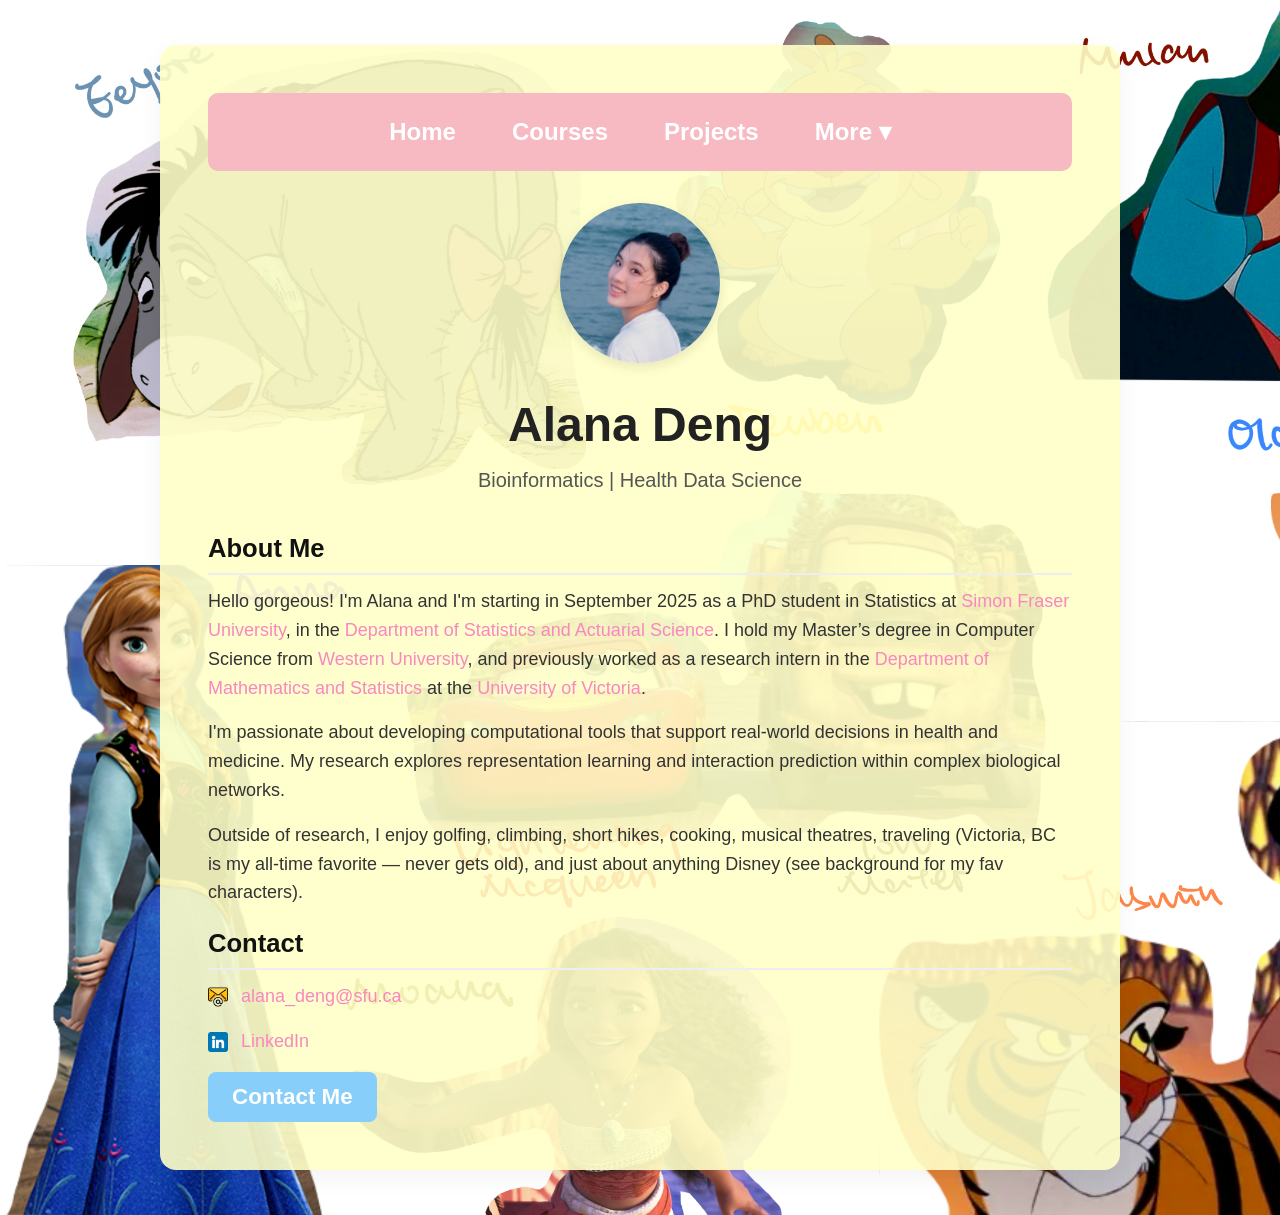
==== index.html @ 9ede42be "Update index.html" ====
<!DOCTYPE html>
<html lang="en">
<head>
    <meta charset="UTF-8" />
    <meta name="viewport" content="width=device-width, initial-scale=1.0" />
    <title>Alana Deng</title>
    <link rel="stylesheet" href="style.css" />
    <link rel="icon" type="image/x-icon" href="assets/logo.ico" />
</head>
<body>
    <div class="container">
   <nav>
    <ul class="nav-menu">
        <li><a href="index.html">Home</a></li>
        <li><a href="courses.html">Courses</a></li>
        <li><a href="projects.html">Projects</a></li>
        <li class="dropdown">
        <a href="javascript:void(0);" onclick="toggleDropdown()">More ▾</a>
        <ul class="dropdown-menu">
            <li><a href="honours.html">Honours and Awards</a></li>
            <li><a href="links.html">Useful Links</a></li>
            <li><a href="assets/Alana_Deng_CV.pdf" target="_blank">CV</a></li>
        </ul>
        </li>
    </ul>
    </nav>

        </nav>
        <header>
            <div class="profile-photo">
                <img src="assets/profile.jpg" alt="Alana Deng's photo" />
            </div>
            <h1>Alana Deng</h1>
            <p>Bioinformatics | Health Data Science</p>

        </header>

        <section class="about">
            <h2>About Me</h2>
            <p>
                Hello gorgeous! I'm Alana and I'm starting in September 2025 as a PhD student in Statistics at 
                <a href="https://www.sfu.ca/stat-actsci.html" target="_blank">Simon Fraser University</a>, 
                in the <a href="https://www.sfu.ca/stat-actsci.html" target="_blank">Department of Statistics and Actuarial Science</a>. 
                I hold my Master’s degree in Computer Science from 
                <a href="https://www.uwo.ca/" target="_blank">Western University</a>, and previously worked as a research intern in the 
                <a href="https://www.uvic.ca/science/math-statistics/" target="_blank">Department of Mathematics and Statistics</a> at the 
                <a href="https://www.uvic.ca/" target="_blank">University of Victoria</a>.
            </p>
            <p>
                I'm passionate about developing computational tools that support real-world decisions in health and medicine. 
                My research explores representation learning and interaction prediction within complex biological networks.
            </p>
            <p>
                Outside of research, I enjoy golfing, climbing, short hikes, cooking, musical theatres, traveling 
                (Victoria, BC is my all-time favorite — never gets old), and just about anything Disney (see background for my fav characters).
            </p>
        </section>

        <section class="contact">
            <h2>Contact</h2>
            <p><img src="assets/email.png" alt="Email" class="icon" /> <a href="mailto:alana_deng@sfu.ca">alana_deng@sfu.ca</a></p>
            <p><img src="assets/linkedin.png" alt="LinkedIn" class="icon" /> <a href="https://www.linkedin.com/in/alana-deng/" target="_blank">LinkedIn</a></p>
            <button onclick="showContact()">Contact Me</button>
            <p id="contact-info" style="display:none;">📧 alana_deng@sfu.ca</p>
        </section>
    </div>
    <script src="script.js"></script>
</body>
</html>
---- style.css ----
* {
    box-sizing: border-box;
    margin: 0;
    padding: 0;
}

body {
    font-family: 'Segoe UI', Tahoma, Geneva, Verdana, sans-serif;
    min-height: 100vh;
    background-image: url('assets/background.PNG');
    background-repeat: repeat;
    background-size: cover;
    color: #333;
    line-height: 1.6;
    font-size: clamp(1rem, 1.5vw, 1.125rem);
}

a {
    color: #f987c0;
    text-decoration: none;
}

a:hover {
    color: #ff47a9c9;
    text-decoration: underline;
}

.container {
    max-width: 960px;
    width: 90%;
    margin: auto;
    padding: clamp(1.5rem, 4vw, 3rem);
    background: rgba(255, 255, 200, 0.90);
    border-radius: 16px;
    box-shadow: 0 8px 24px rgba(0, 0, 0, 0.05);
    margin-top: clamp(2rem, 5vh, 5rem);
    margin-bottom: clamp(2rem, 5vh, 5rem);
}

nav {
    background-color: #f7bac3;
    padding: 0.75rem 1rem;
    border-radius: 10px;
    margin-bottom: 2rem;
}

nav ul {
    display: flex;
    flex-wrap: wrap; /* allow wrapping on small screens */
    justify-content: center;
    gap: 1.5rem;
    list-style-type: none;
    padding: 0;
    margin: 0;
}

nav ul li {
    position: relative;
    flex-shrink: 0;
}

nav ul li a {
    color: white;
    text-decoration: none;
    font-weight: 700;
    font-size: clamp(1.2rem, 2vw, 1.5rem);
    padding: 0.5rem 1rem;
    display: block;
}

nav ul li a:hover {
    text-decoration: underline;
}

.dropdown-menu {
    display: none;
    position: absolute;
    top: 100%;
    left: 0;
    background-color: #f7bac3;
    padding: 0.5rem 0;
    border-radius: 10px;
    box-shadow: 0 6px 12px rgba(0, 0, 0, 0.15);
    min-width: 200px;
    z-index: 999;
}

.dropdown:hover .dropdown-menu {
    display: block;
}

.dropdown-menu li {
    display: block;
    padding: 0;
}

.dropdown-menu li a {
    display: block;
    padding: 0.5rem 1rem;
    color: white;
    text-decoration: none;
    font-weight: 800;
    white-space: nowrap;
}

.dropdown-menu li a:hover {
    color: #ff47a9c9;
}

header {
    text-align: center;
    margin-bottom: 2rem;
}

.profile-photo {
    display: flex;
    justify-content: center;
    margin-bottom: 1.5rem;
}

.profile-photo img {
    width: clamp(100px, 20vw, 160px);
    height: clamp(100px, 20vw, 160px);
    border-radius: 50%;
    object-fit: cover;
    box-shadow: 0 4px 12px rgba(0, 0, 0, 0.1);
}

header h1 {
    font-size: clamp(2rem, 4vw, 3rem);
    font-weight: 700;
    color: #222;
}

header p {
    font-size: clamp(1rem, 2vw, 1.25rem);
    color: #555;
}

h2 {
    font-size: clamp(1.3rem, 2.5vw, 1.6rem);
    margin-bottom: 0.75rem;
    border-bottom: 2px solid #eee;
    padding-bottom: 0.25rem;
    color: #111;
}

p {
    margin-bottom: 1rem;
}

button {
    padding: 0.75rem 1.5rem;
    font-size: clamp(1.1rem, 2vw, 1.4rem);
    background-color: #87cefa;
    color: white;
    font-family: 'Comic Sans MS', cursive, sans-serif;
    font-weight: 800;
    border: none;
    border-radius: 8px;
    cursor: pointer;
    transition: background-color 0.3s ease;
}

button:hover {
    background-color: #56acf6;
}

.icon {
    width: 20px;
    vertical-align: middle;
    margin-right: 8px;
}

/* Mobile-specific styles */
@media (max-width: 600px) {
    nav ul {
        flex-direction: column; /* stack menu items vertically */
        align-items: center;
        gap: 0.5rem;
    }

    .dropdown-menu {
        position: relative;
        top: auto;
        left: auto;
        box-shadow: none;
        background-color: #f7bac3;
        padding-left: 1rem;
        min-width: unset;
        border-radius: 6px;
    }

    .dropdown-menu li a {
        padding: 0.25rem 0;
        text-align: center;
    }

    .container {
        padding: 1.5rem 1rem;
    }

    button {
        width: 100%;
    }
}

@media (max-width: 600px) {
    body {
        font-size: 0.9rem;
    }

    nav ul li a {
        font-size: 1rem;
    }

    h1, h2 {
        font-size: 1.25rem;
    }

    p {
        font-size: 0.9rem;
    }

    button {
        font-size: 1rem;
    }
}
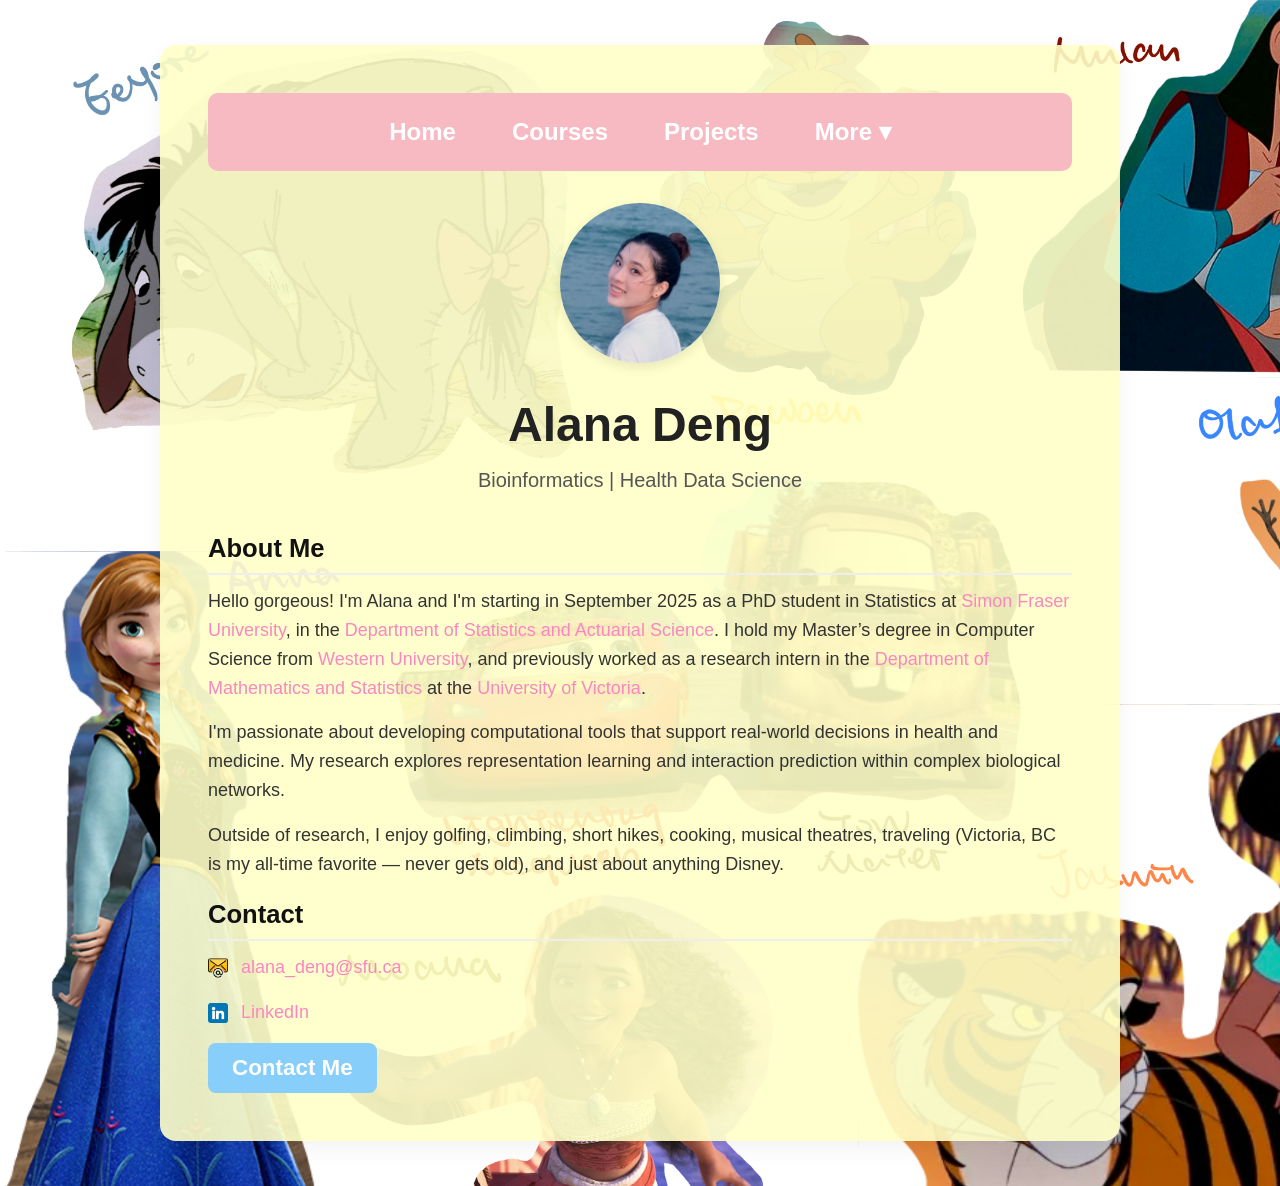
==== commit d6ae9091: "Update index.html" ====
--- a/index.html
+++ b/index.html
@@ -52,7 +52,7 @@
             </p>
             <p>
                 Outside of research, I enjoy golfing, climbing, short hikes, cooking, musical theatres, traveling 
-                (Victoria, BC is my all-time favorite — never gets old), and just about anything Disney (see background for my fav characters).
+                (Victoria, BC is my all-time favorite — never gets old), and just about anything Disney.
             </p>
         </section>
 
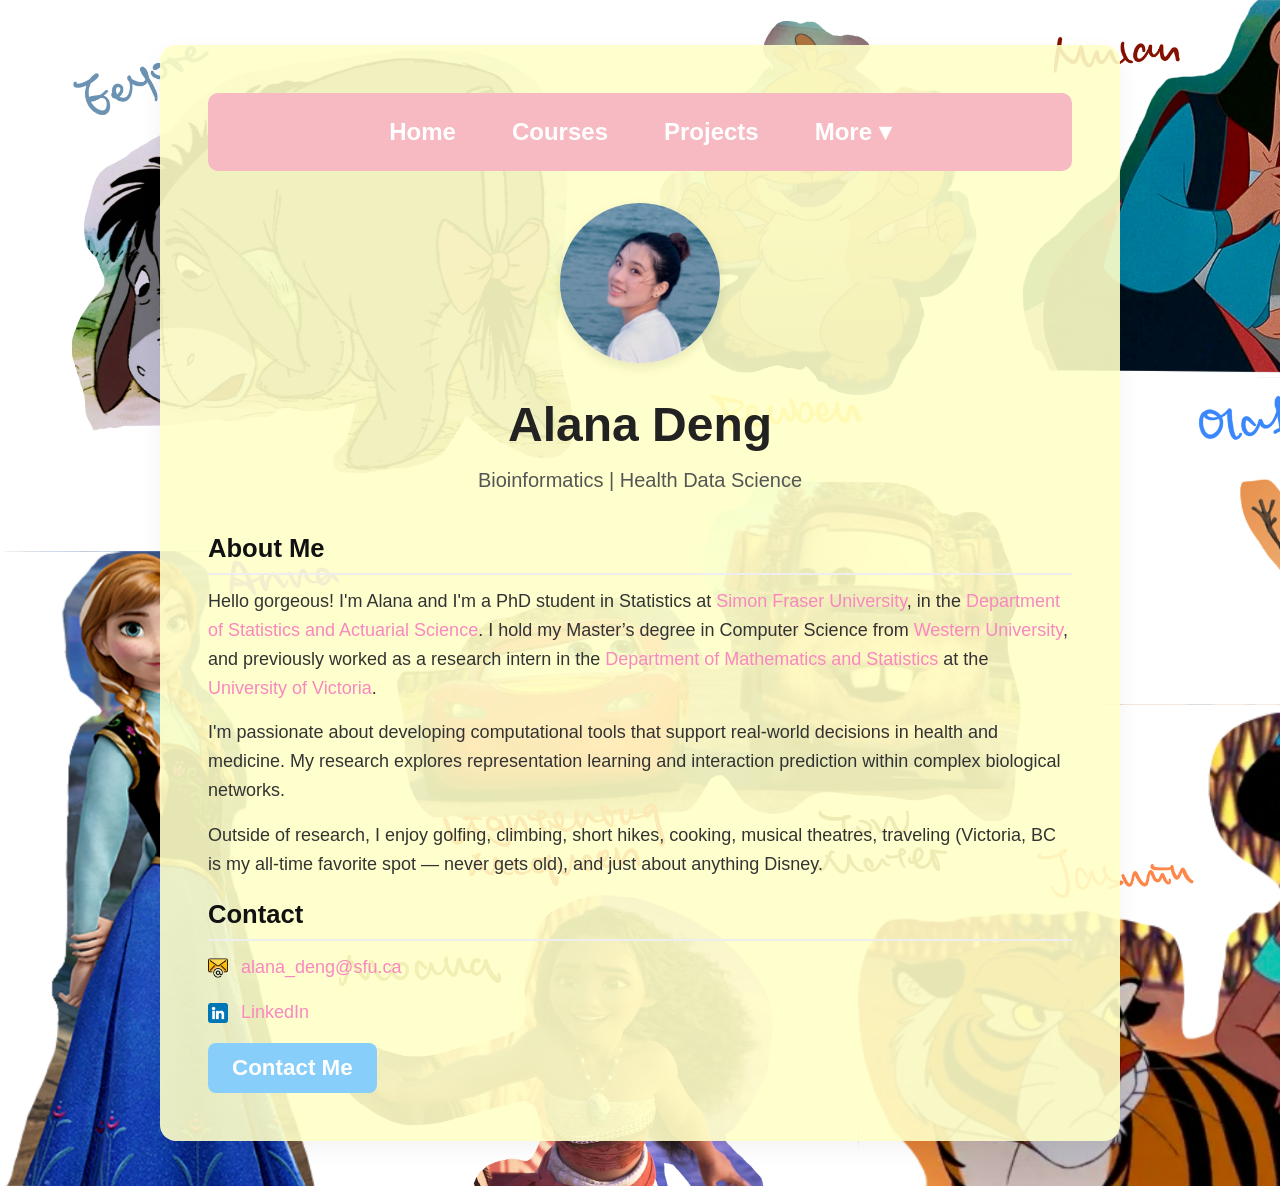
==== commit 29b51b24: "Update index.html" ====
--- a/index.html
+++ b/index.html
@@ -38,7 +38,7 @@
         <section class="about">
             <h2>About Me</h2>
             <p>
-                Hello gorgeous! I'm Alana and I'm starting in September 2025 as a PhD student in Statistics at 
+                Hello gorgeous! I'm Alana and I'm a PhD student in Statistics at 
                 <a href="https://www.sfu.ca/stat-actsci.html" target="_blank">Simon Fraser University</a>, 
                 in the <a href="https://www.sfu.ca/stat-actsci.html" target="_blank">Department of Statistics and Actuarial Science</a>. 
                 I hold my Master’s degree in Computer Science from 
@@ -52,7 +52,7 @@
             </p>
             <p>
                 Outside of research, I enjoy golfing, climbing, short hikes, cooking, musical theatres, traveling 
-                (Victoria, BC is my all-time favorite — never gets old), and just about anything Disney.
+                (Victoria, BC is my all-time favorite spot — never gets old), and just about anything Disney.
             </p>
         </section>
 
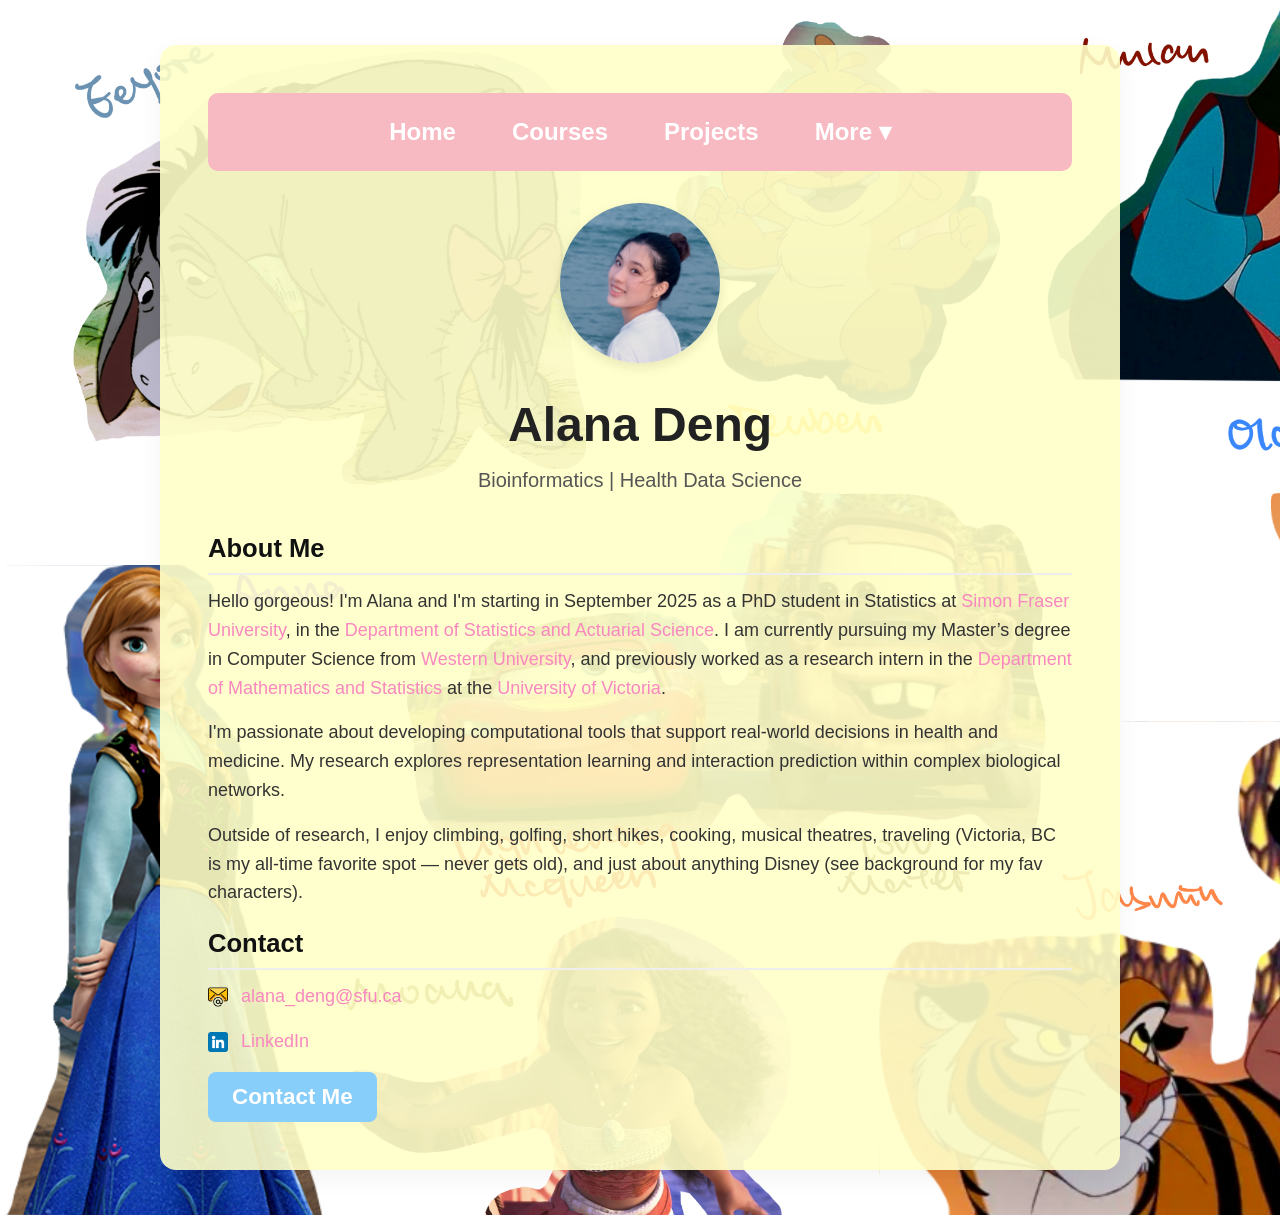
==== commit 1fd8ee5e: "update" ====
--- a/index.html
+++ b/index.html
@@ -19,7 +19,6 @@
         <ul class="dropdown-menu">
             <li><a href="honours.html">Honours and Awards</a></li>
             <li><a href="links.html">Useful Links</a></li>
-            <li><a href="assets/Alana_Deng_CV.pdf" target="_blank">CV</a></li>
         </ul>
         </li>
     </ul>
@@ -38,10 +37,10 @@
         <section class="about">
             <h2>About Me</h2>
             <p>
-                Hello gorgeous! I'm Alana and I'm a PhD student in Statistics at 
+                Hello gorgeous! I'm Alana and I'm starting in September 2025 as a PhD student in Statistics at 
                 <a href="https://www.sfu.ca/stat-actsci.html" target="_blank">Simon Fraser University</a>, 
                 in the <a href="https://www.sfu.ca/stat-actsci.html" target="_blank">Department of Statistics and Actuarial Science</a>. 
-                I hold my Master’s degree in Computer Science from 
+                I am currently pursuing my Master’s degree in Computer Science from 
                 <a href="https://www.uwo.ca/" target="_blank">Western University</a>, and previously worked as a research intern in the 
                 <a href="https://www.uvic.ca/science/math-statistics/" target="_blank">Department of Mathematics and Statistics</a> at the 
                 <a href="https://www.uvic.ca/" target="_blank">University of Victoria</a>.
@@ -51,8 +50,8 @@
                 My research explores representation learning and interaction prediction within complex biological networks.
             </p>
             <p>
-                Outside of research, I enjoy golfing, climbing, short hikes, cooking, musical theatres, traveling 
-                (Victoria, BC is my all-time favorite spot — never gets old), and just about anything Disney.
+                Outside of research, I enjoy climbing, golfing, short hikes, cooking, musical theatres, traveling 
+                (Victoria, BC is my all-time favorite spot — never gets old), and just about anything Disney (see background for my fav characters).
             </p>
         </section>
 
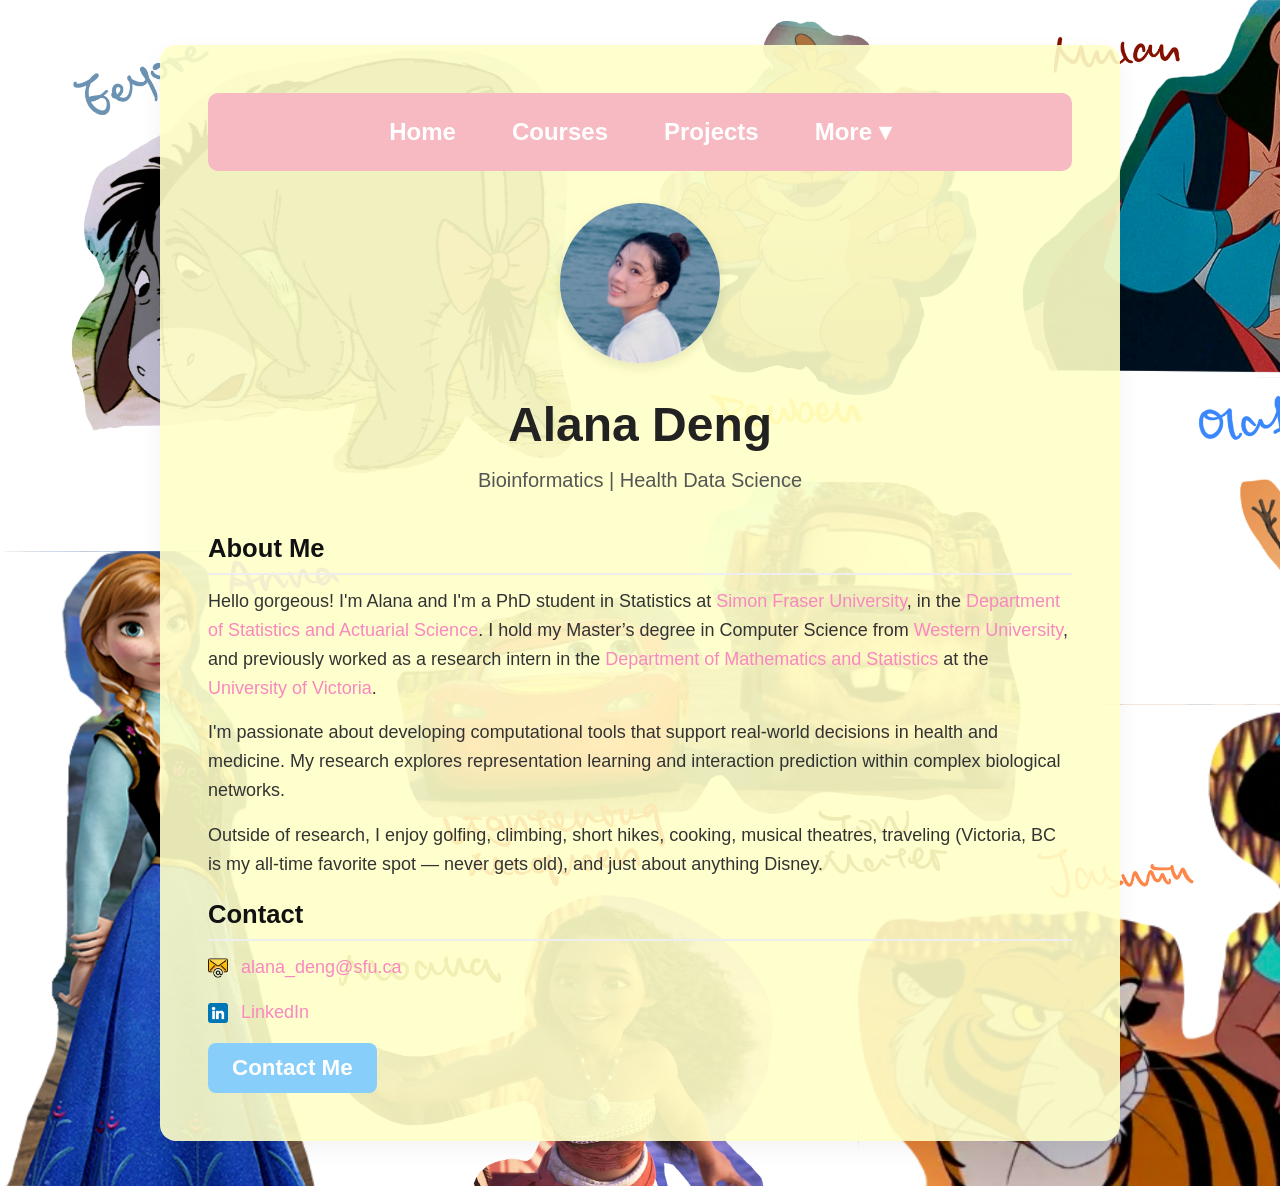
==== commit 39015135: "Remove CV link from dropdown menu Removed link to CV from the dropdown menu." ====
--- a/index.html
+++ b/index.html
@@ -37,10 +37,10 @@
         <section class="about">
             <h2>About Me</h2>
             <p>
-                Hello gorgeous! I'm Alana and I'm starting in September 2025 as a PhD student in Statistics at 
+                Hello gorgeous! I'm Alana and I'm a PhD student in Statistics at 
                 <a href="https://www.sfu.ca/stat-actsci.html" target="_blank">Simon Fraser University</a>, 
                 in the <a href="https://www.sfu.ca/stat-actsci.html" target="_blank">Department of Statistics and Actuarial Science</a>. 
-                I am currently pursuing my Master’s degree in Computer Science from 
+                I hold my Master’s degree in Computer Science from 
                 <a href="https://www.uwo.ca/" target="_blank">Western University</a>, and previously worked as a research intern in the 
                 <a href="https://www.uvic.ca/science/math-statistics/" target="_blank">Department of Mathematics and Statistics</a> at the 
                 <a href="https://www.uvic.ca/" target="_blank">University of Victoria</a>.
@@ -50,8 +50,8 @@
                 My research explores representation learning and interaction prediction within complex biological networks.
             </p>
             <p>
-                Outside of research, I enjoy climbing, golfing, short hikes, cooking, musical theatres, traveling 
-                (Victoria, BC is my all-time favorite spot — never gets old), and just about anything Disney (see background for my fav characters).
+                Outside of research, I enjoy golfing, climbing, short hikes, cooking, musical theatres, traveling 
+                (Victoria, BC is my all-time favorite spot — never gets old), and just about anything Disney.
             </p>
         </section>
 
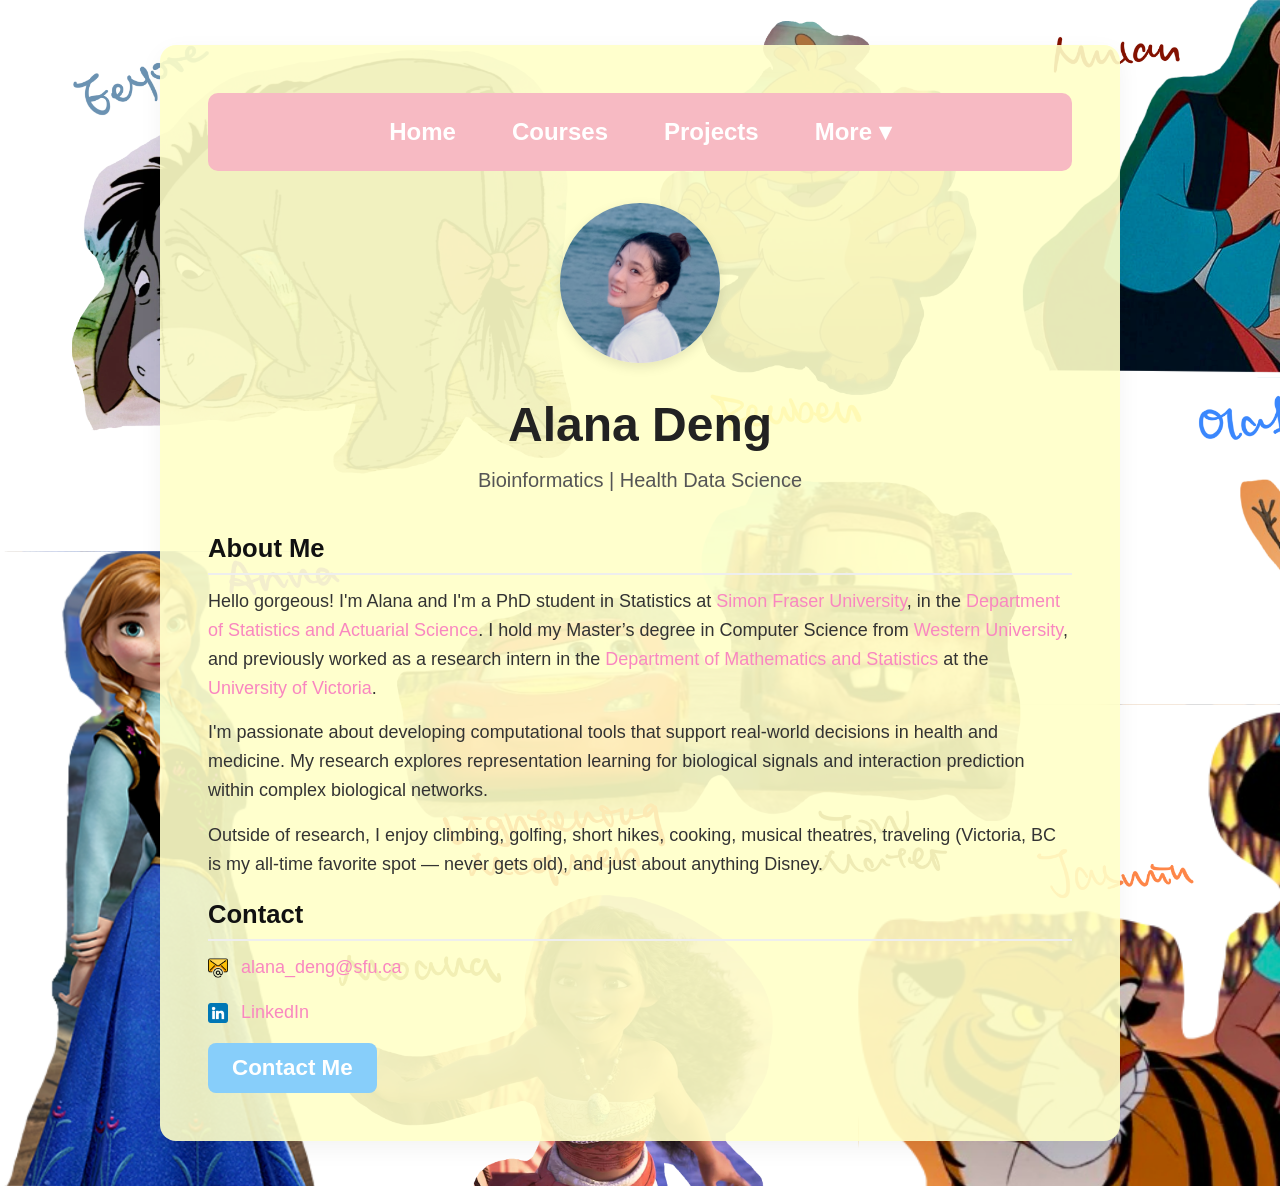
==== commit 29a2a47f: "Reorder hobbies and refine research description" ====
--- a/index.html
+++ b/index.html
@@ -47,10 +47,10 @@
             </p>
             <p>
                 I'm passionate about developing computational tools that support real-world decisions in health and medicine. 
-                My research explores representation learning and interaction prediction within complex biological networks.
+                My research explores representation learning for biological signals and interaction prediction within complex biological networks.
             </p>
             <p>
-                Outside of research, I enjoy golfing, climbing, short hikes, cooking, musical theatres, traveling 
+                Outside of research, I enjoy climbing, golfing, short hikes, cooking, musical theatres, traveling 
                 (Victoria, BC is my all-time favorite spot — never gets old), and just about anything Disney.
             </p>
         </section>
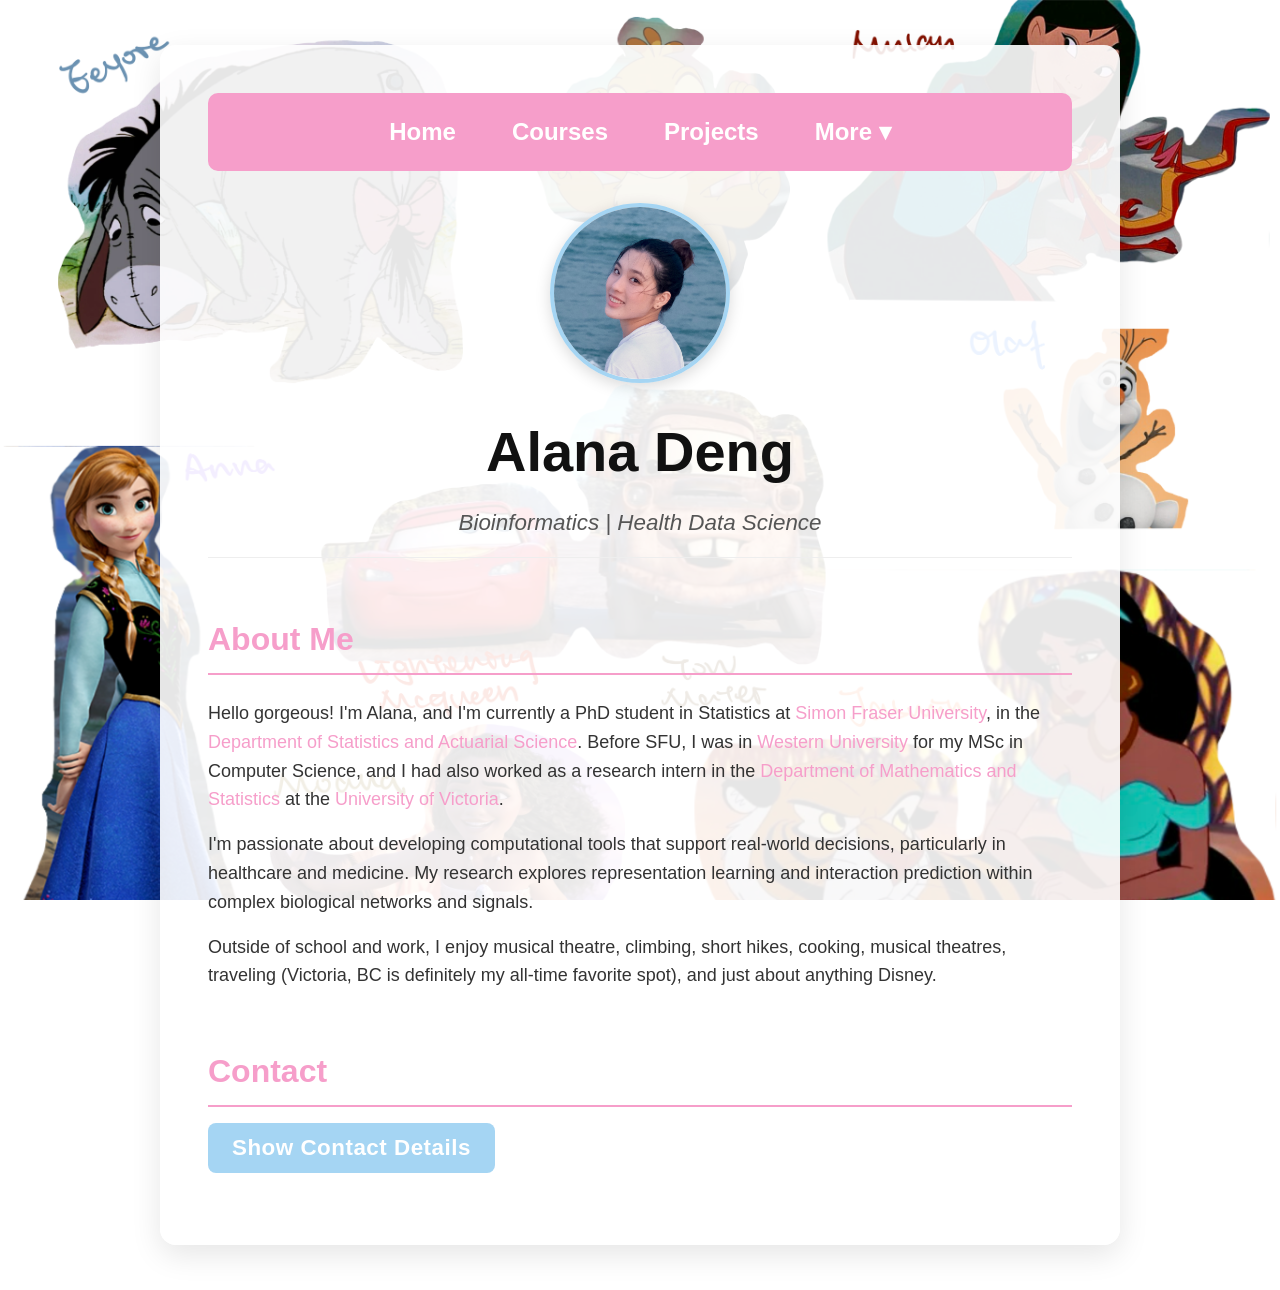
==== commit 33e98536: "update" ====
--- a/index.html
+++ b/index.html
@@ -6,24 +6,43 @@
     <title>Alana Deng</title>
     <link rel="stylesheet" href="style.css" />
     <link rel="icon" type="image/x-icon" href="assets/logo.ico" />
+    <link href="https://fonts.googleapis.com/css2?family=Montserrat:wght@400;700&display=swap" rel="stylesheet">
+    <style>
+        /* Add CSS to support the contact dynamic change */
+        #contact-info {
+            max-height: 0;
+            overflow: hidden;
+            transition: max-height 0.5s ease-out, opacity 0.5s ease-out;
+            opacity: 0;
+        }
+
+        #contact-info.visible {
+            max-height: 100px; /* Adjust based on content height */
+            opacity: 1;
+            margin-top: 1rem;
+        }
+
+        /* Add CSS to support the mobile dropdown dynamic change */
+        .dropdown-menu.open {
+            display: block;
+        }
+    </style>
 </head>
 <body>
     <div class="container">
-   <nav>
-    <ul class="nav-menu">
-        <li><a href="index.html">Home</a></li>
-        <li><a href="courses.html">Courses</a></li>
-        <li><a href="projects.html">Projects</a></li>
-        <li class="dropdown">
-        <a href="javascript:void(0);" onclick="toggleDropdown()">More ▾</a>
-        <ul class="dropdown-menu">
-            <li><a href="honours.html">Honours and Awards</a></li>
-            <li><a href="links.html">Useful Links</a></li>
-        </ul>
-        </li>
-    </ul>
-    </nav>
-
+        <nav>
+            <ul class="nav-menu">
+                <li><a href="index.html">Home</a></li>
+                <li><a href="courses.html">Courses</a></li>
+                <li><a href="projects.html">Projects</a></li>
+                <li class="dropdown">
+                    <a href="javascript:void(0);" onclick="toggleDropdown()">More ▾</a>
+                    <ul class="dropdown-menu" id="dropdownMenu">
+                        <li><a href="honours.html">Honours and Awards</a></li>
+                        <li><a href="links.html">Useful Links</a></li>
+                    </ul>
+                </li>
+            </ul>
         </nav>
         <header>
             <div class="profile-photo">
@@ -31,38 +50,36 @@
             </div>
             <h1>Alana Deng</h1>
             <p>Bioinformatics | Health Data Science</p>
-
         </header>
 
         <section class="about">
             <h2>About Me</h2>
             <p>
-                Hello gorgeous! I'm Alana and I'm a PhD student in Statistics at 
+                Hello gorgeous! I'm Alana, and I'm currently a PhD student in Statistics at 
                 <a href="https://www.sfu.ca/stat-actsci.html" target="_blank">Simon Fraser University</a>, 
                 in the <a href="https://www.sfu.ca/stat-actsci.html" target="_blank">Department of Statistics and Actuarial Science</a>. 
-                I hold my Master’s degree in Computer Science from 
-                <a href="https://www.uwo.ca/" target="_blank">Western University</a>, and previously worked as a research intern in the 
-                <a href="https://www.uvic.ca/science/math-statistics/" target="_blank">Department of Mathematics and Statistics</a> at the 
-                <a href="https://www.uvic.ca/" target="_blank">University of Victoria</a>.
+                Before SFU, I was in <a href="https://www.uwo.ca/" target="_blank">Western University</a> for my MSc in Computer Science, and I had also worked as a research intern in the 
+                <a href="https://www.uvic.ca/science/math-statistics/" target="_blank">Department of Mathematics and Statistics</a> at the <a href="https://www.uvic.ca/" target="_blank">University of Victoria</a>.
             </p>
             <p>
-                I'm passionate about developing computational tools that support real-world decisions in health and medicine. 
-                My research explores representation learning for biological signals and interaction prediction within complex biological networks.
+                I'm passionate about developing computational tools that support real-world decisions, particularly in healthcare and medicine. 
+                My research explores representation learning and interaction prediction within complex biological networks and signals.
             </p>
             <p>
-                Outside of research, I enjoy climbing, golfing, short hikes, cooking, musical theatres, traveling 
-                (Victoria, BC is my all-time favorite spot — never gets old), and just about anything Disney.
+                Outside of school and work, I enjoy musical theatre, climbing, short hikes, cooking, musical theatres, traveling 
+                (Victoria, BC is definitely my all-time favorite spot), and just about anything Disney.
             </p>
         </section>
 
         <section class="contact">
             <h2>Contact</h2>
-            <p><img src="assets/email.png" alt="Email" class="icon" /> <a href="mailto:alana_deng@sfu.ca">alana_deng@sfu.ca</a></p>
-            <p><img src="assets/linkedin.png" alt="LinkedIn" class="icon" /> <a href="https://www.linkedin.com/in/alana-deng/" target="_blank">LinkedIn</a></p>
-            <button onclick="showContact()">Contact Me</button>
-            <p id="contact-info" style="display:none;">📧 alana_deng@sfu.ca</p>
+            <button onclick="showContact()">Show Contact Details</button>
+            <div id="contact-info">
+                <p><img src="assets/email.png" alt="Email" class="icon" /> <a href="mailto:alana_deng@sfu.ca">alana_deng@sfu.ca</a></p>
+                <p><img src="assets/linkedin.png" alt="LinkedIn" class="icon" /> <a href="https://www.linkedin.com/in/alana-deng/" target="_blank">LinkedIn</a></p>
+            </div>
         </section>
     </div>
     <script src="script.js"></script>
 </body>
-</html>
+</html>
--- a/style.css
+++ b/style.css
@@ -4,20 +4,31 @@
     padding: 0;
 }
 
+:root {
+    /* Define color variables for easy theme changes */
+    --primary-color: #f69eca; /* Pink/Purple */
+    --secondary-color: #a5d5f3; /* Sky Blue */
+    --text-color: #333;
+    --heading-color: #111;
+    --background-light: rgba(255, 255, 255, 0.95); /* Nearly white background */
+    --background-container: rgba(255, 255, 255, 0.90); /* White background for container */
+}
+
 body {
     font-family: 'Segoe UI', Tahoma, Geneva, Verdana, sans-serif;
     min-height: 100vh;
     background-image: url('assets/background.PNG');
-    background-repeat: repeat;
+    background-attachment: fixed; /* Keep background fixed for better dynamic feel */
     background-size: cover;
-    color: #333;
+    color: var(--text-color);
     line-height: 1.6;
     font-size: clamp(1rem, 1.5vw, 1.125rem);
 }
 
 a {
-    color: #f987c0;
+    color: var(--primary-color);
     text-decoration: none;
+    transition: color 0.3s ease; /* Transition for dynamics */
 }
 
 a:hover {
@@ -30,15 +41,16 @@
     width: 90%;
     margin: auto;
     padding: clamp(1.5rem, 4vw, 3rem);
-    background: rgba(255, 255, 200, 0.90);
+    background: var(--background-container); /* Use variable */
     border-radius: 16px;
-    box-shadow: 0 8px 24px rgba(0, 0, 0, 0.05);
+    box-shadow: 0 10px 30px rgba(0, 0, 0, 0.1); /* Stronger shadow for depth */
     margin-top: clamp(2rem, 5vh, 5rem);
     margin-bottom: clamp(2rem, 5vh, 5rem);
 }
 
+/* --- Navigation --- */
 nav {
-    background-color: #f7bac3;
+    background-color: var(--primary-color); /* Use variable */
     padding: 0.75rem 1rem;
     border-radius: 10px;
     margin-bottom: 2rem;
@@ -46,7 +58,6 @@
 
 nav ul {
     display: flex;
-    flex-wrap: wrap; /* allow wrapping on small screens */
     justify-content: center;
     gap: 1.5rem;
     list-style-type: none;
@@ -56,7 +67,6 @@
 
 nav ul li {
     position: relative;
-    flex-shrink: 0;
 }
 
 nav ul li a {
@@ -66,10 +76,13 @@
     font-size: clamp(1.2rem, 2vw, 1.5rem);
     padding: 0.5rem 1rem;
     display: block;
+    border-radius: 6px;
+    transition: background-color 0.3s ease; /* Transition for dynamics */
 }
 
 nav ul li a:hover {
-    text-decoration: underline;
+    background-color: #d15fa3; /* Darker pink on hover */
+    text-decoration: none;
 }
 
 .dropdown-menu {
@@ -77,39 +90,34 @@
     position: absolute;
     top: 100%;
     left: 0;
-    background-color: #f7bac3;
+    background-color: var(--primary-color);
     padding: 0.5rem 0;
     border-radius: 10px;
     box-shadow: 0 6px 12px rgba(0, 0, 0, 0.15);
     min-width: 200px;
-    z-index: 999;
+    z-index: 100; /* Increased z-index */
+    list-style: none; /* Ensure no list bullets */
 }
 
 .dropdown:hover .dropdown-menu {
     display: block;
 }
 
-.dropdown-menu li {
-    display: block;
-    padding: 0;
-}
-
 .dropdown-menu li a {
-    display: block;
-    padding: 0.5rem 1rem;
+    font-weight: 500;
+}
+
+.dropdown-menu li a:hover {
     color: white;
-    text-decoration: none;
-    font-weight: 800;
-    white-space: nowrap;
-}
-
-.dropdown-menu li a:hover {
-    color: #ff47a9c9;
-}
-
+    background-color: #d15fa3;
+}
+
+/* --- Header and Profile --- */
 header {
     text-align: center;
     margin-bottom: 2rem;
+    padding-bottom: 1rem;
+    border-bottom: 1px solid #eee;
 }
 
 .profile-photo {
@@ -119,110 +127,154 @@
 }
 
 .profile-photo img {
-    width: clamp(100px, 20vw, 160px);
-    height: clamp(100px, 20vw, 160px);
+    width: clamp(120px, 20vw, 180px); /* Slightly larger */
+    height: clamp(120px, 20vw, 180px);
     border-radius: 50%;
     object-fit: cover;
-    box-shadow: 0 4px 12px rgba(0, 0, 0, 0.1);
+    border: 4px solid var(--secondary-color); /* Add a border for flair */
+    box-shadow: 0 4px 15px rgba(0, 0, 0, 0.15);
+    transition: transform 0.3s ease; /* Dynamics: Subtle hover effect */
+}
+
+.profile-photo img:hover {
+    transform: scale(1.05);
 }
 
 header h1 {
-    font-size: clamp(2rem, 4vw, 3rem);
-    font-weight: 700;
-    color: #222;
+    font-size: clamp(2.5rem, 5vw, 3.5rem);
+    font-weight: 800;
+    color: var(--heading-color);
+    margin-bottom: 0.5rem;
 }
 
 header p {
-    font-size: clamp(1rem, 2vw, 1.25rem);
+    font-size: clamp(1.1rem, 2.2vw, 1.4rem);
     color: #555;
+    font-style: italic;
+}
+
+/* --- Section Styling (Card-like) --- */
+section {
+    padding: 1.5rem 0;
 }
 
 h2 {
-    font-size: clamp(1.3rem, 2.5vw, 1.6rem);
-    margin-bottom: 0.75rem;
-    border-bottom: 2px solid #eee;
-    padding-bottom: 0.25rem;
-    color: #111;
-}
-
-p {
+    font-size: clamp(1.5rem, 3vw, 2rem);
     margin-bottom: 1rem;
-}
-
+    color: var(--primary-color); /* Use primary color for section headings */
+    border-bottom: 2px solid var(--primary-color);
+    padding-bottom: 0.5rem;
+}
+
+.about p, .contact p {
+    padding: 0.5rem 0;
+}
+
+/* General box styles for projects/courses/awards (applied to other pages too) */
+.project-box, .course-box, .award-entry, .link-entry {
+    background-color: var(--background-light);
+    border-left: 5px solid var(--secondary-color); /* Highlight with blue line */
+    border-radius: 8px;
+    padding: 1.5rem;
+    margin-bottom: 1.5rem;
+    box-shadow: 0 2px 10px rgba(0, 0, 0, 0.05);
+    transition: all 0.3s ease; /* Dynamics: Subtle hover effect */
+}
+
+.project-box:hover, .course-box:hover, .award-entry:hover, .link-entry:hover {
+    box-shadow: 0 4px 15px rgba(0, 0, 0, 0.1);
+    transform: translateY(-2px);
+}
+
+/* --- Button Styling --- */
 button {
     padding: 0.75rem 1.5rem;
     font-size: clamp(1.1rem, 2vw, 1.4rem);
-    background-color: #87cefa;
+    background-color: var(--secondary-color); /* Use variable */
     color: white;
-    font-family: 'Comic Sans MS', cursive, sans-serif;
-    font-weight: 800;
+    font-family: 'Segoe UI', Tahoma, Geneva, Verdana, sans-serif; /* Changed font */
+    font-weight: 700;
     border: none;
     border-radius: 8px;
     cursor: pointer;
-    transition: background-color 0.3s ease;
+    transition: background-color 0.3s ease, transform 0.1s ease; /* Dynamics */
+    letter-spacing: 0.5px;
 }
 
 button:hover {
     background-color: #56acf6;
+    transform: translateY(-1px);
+}
+
+button:active {
+    transform: translateY(0);
 }
 
 .icon {
-    width: 20px;
+    width: 24px; /* Slightly larger icons */
     vertical-align: middle;
     margin-right: 8px;
 }
 
-/* Mobile-specific styles */
-@media (max-width: 600px) {
+/* --- Mobile Responsiveness (Phone Display) --- */
+@media (max-width: 768px) {
+    /* Adjusted breakpoint to 768px for broader tablet/mobile coverage */
+    .container {
+        width: 95%; /* More width utilization on smaller screens */
+    }
+
+    /* Mobile Navigation (Hamburger-style setup for dropdown) */
     nav ul {
-        flex-direction: column; /* stack menu items vertically */
-        align-items: center;
-        gap: 0.5rem;
+        flex-direction: column; /* Stack menu items vertically on mobile */
+        gap: 0;
+    }
+
+    nav ul li {
+        width: 100%;
+        text-align: center;
+    }
+
+    nav ul li a {
+        padding: 0.75rem 1rem;
+        font-size: 1.1rem;
+    }
+    
+    .dropdown {
+        background-color: #d15fa3; /* Darker background for the 'More' button */
+        border-radius: 10px;
     }
 
     .dropdown-menu {
         position: relative;
-        top: auto;
-        left: auto;
+        top: 0;
+        left: 0;
         box-shadow: none;
-        background-color: #f7bac3;
-        padding-left: 1rem;
+        background-color: #d15fa3; /* Use a slightly darker shade for sub-menu */
+        padding: 0.5rem 0;
         min-width: unset;
-        border-radius: 6px;
+        border-radius: 0 0 10px 10px;
+        margin-top: -1px; /* Overlap with the 'More' button background */
     }
 
     .dropdown-menu li a {
-        padding: 0.25rem 0;
+        padding: 0.5rem 0;
         text-align: center;
-    }
-
-    .container {
-        padding: 1.5rem 1rem;
+        font-weight: 400;
+    }
+
+    /* Contact Section Mobile Fix */
+    .contact p {
+        text-align: left;
     }
 
     button {
         width: 100%;
-    }
-}
-
-@media (max-width: 600px) {
-    body {
-        font-size: 0.9rem;
-    }
-
-    nav ul li a {
-        font-size: 1rem;
-    }
-
-    h1, h2 {
-        font-size: 1.25rem;
-    }
-
-    p {
-        font-size: 0.9rem;
-    }
-
-    button {
-        font-size: 1rem;
-    }
-}
+        margin-top: 0.5rem;
+    }
+
+    /* Ensure text is readable */
+    h1 { font-size: 2rem; }
+    h2 { font-size: 1.4rem; }
+    header p { font-size: 1rem; }
+    p { font-size: 0.95rem; }
+}
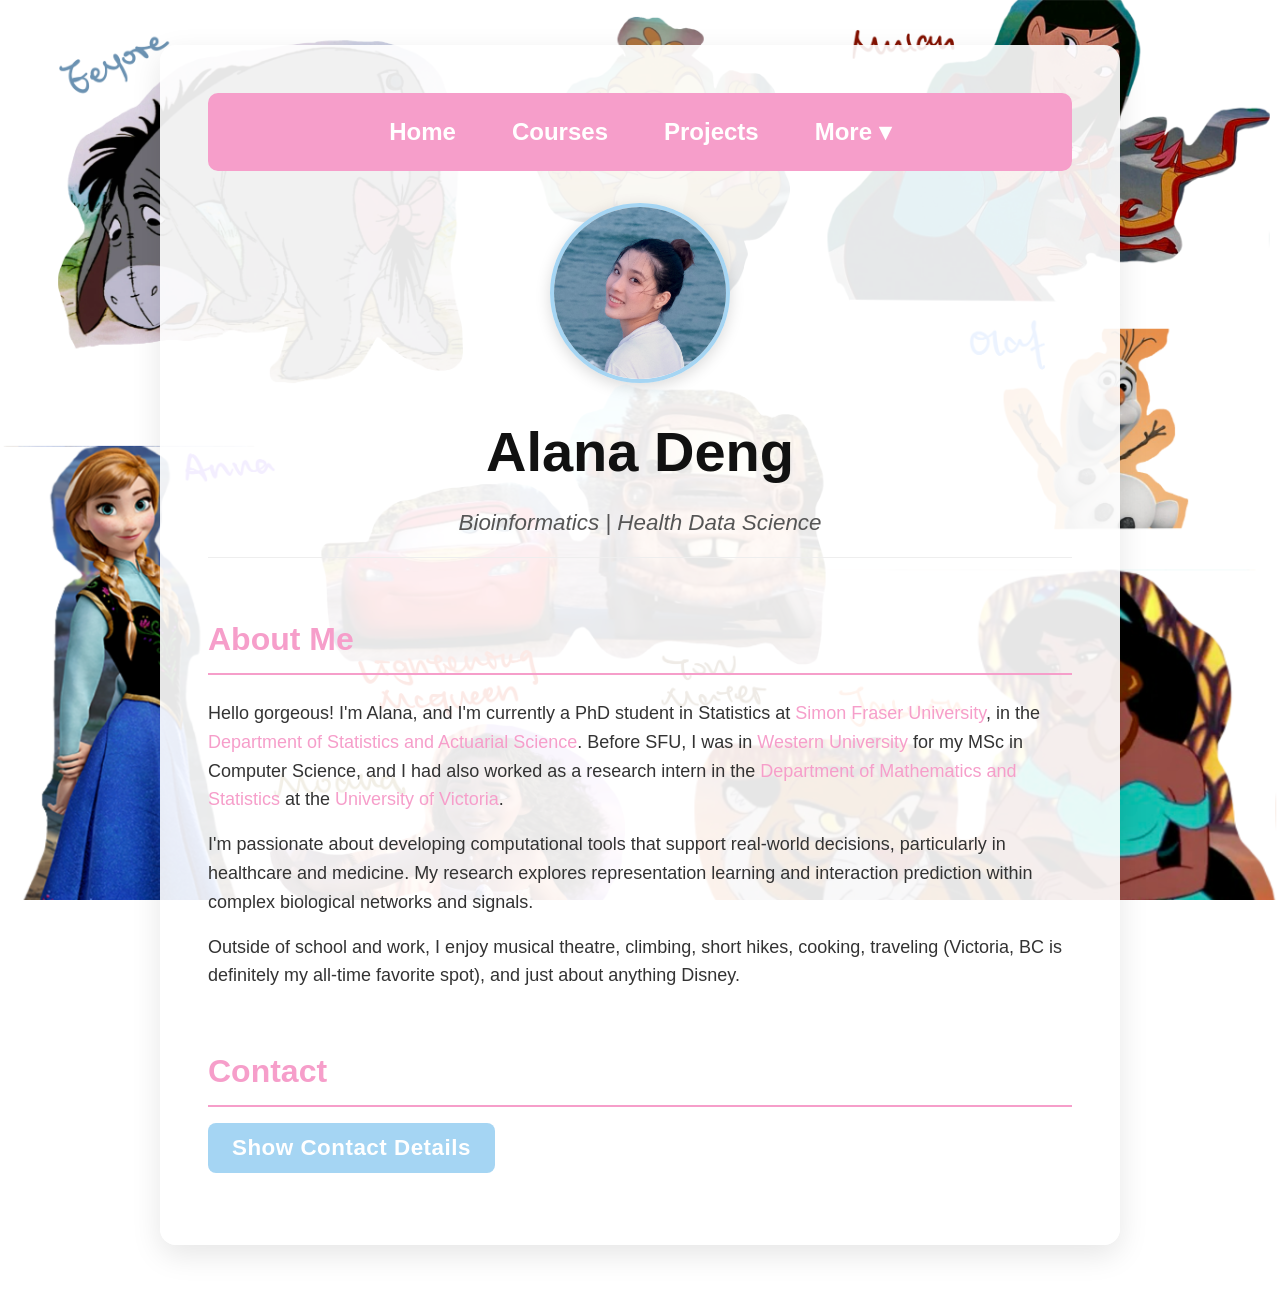
==== commit f3725fa7: "update" ====
--- a/index.html
+++ b/index.html
@@ -66,7 +66,7 @@
                 My research explores representation learning and interaction prediction within complex biological networks and signals.
             </p>
             <p>
-                Outside of school and work, I enjoy musical theatre, climbing, short hikes, cooking, musical theatres, traveling 
+                Outside of school and work, I enjoy musical theatre, climbing, short hikes, cooking, traveling 
                 (Victoria, BC is definitely my all-time favorite spot), and just about anything Disney.
             </p>
         </section>
@@ -82,4 +82,4 @@
     </div>
     <script src="script.js"></script>
 </body>
-</html>+</html>
